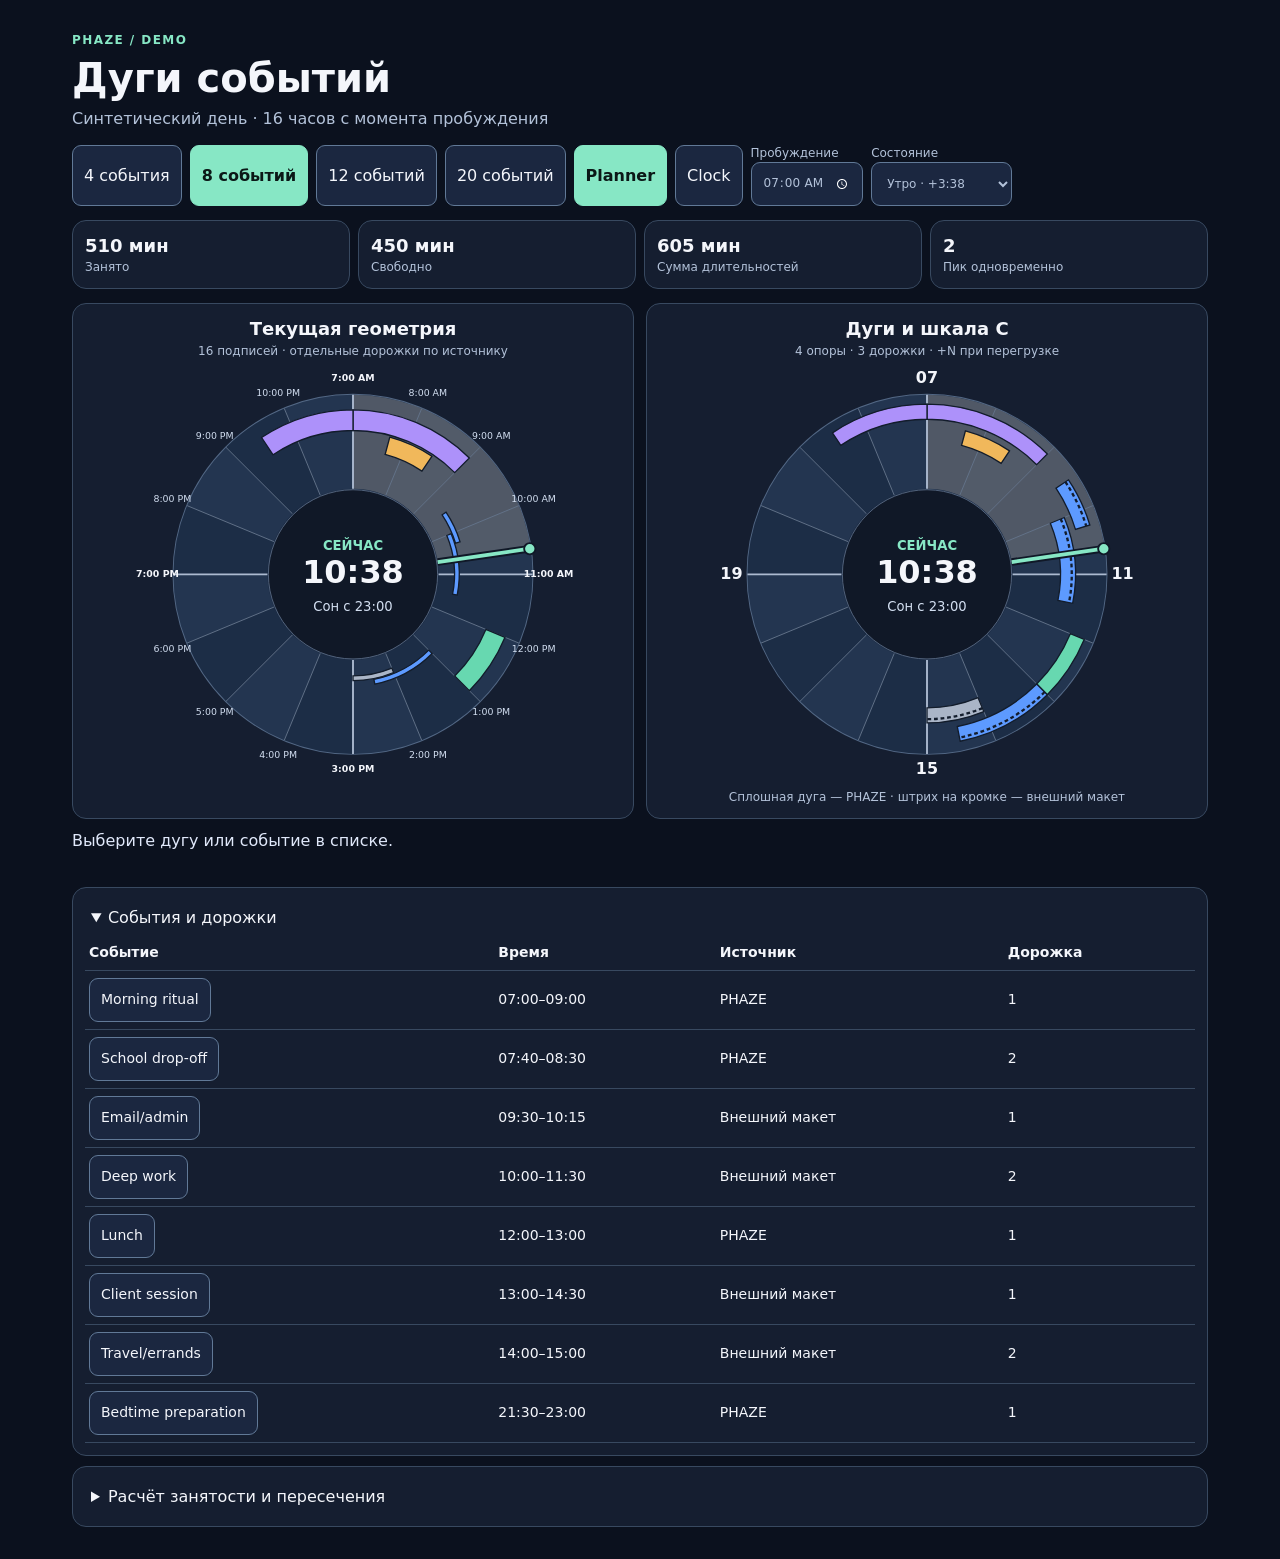
==== experiments/scale-c-event-lanes/index.html @ e6a998b3 "Prototype scale C and radial event lanes in isolation" ====
<!doctype html>
<html lang="ru"><meta charset="utf-8"><meta name="viewport" content="width=device-width, initial-scale=1">
<title>PHAZE · Дуги событий</title>
<style>
:root{color-scheme:dark;font:16px/1.45 system-ui,sans-serif;background:#0b111e;color:#f4f6fb;--muted:#b3c2d9;--line:#384960;--mint:#87e7c5}
*{box-sizing:border-box}body{margin:0}main{max-width:1200px;margin:auto;padding:clamp(12px,3vw,32px)}
h1,h2,p{margin:0}h1{font-size:clamp(24px,4vw,40px)}h2{font-size:18px}.meta,.hint,caption{color:var(--muted)}.tag{color:var(--mint);font-size:12px;font-weight:800;letter-spacing:.12em}
.controls,.stats{display:flex;flex-wrap:wrap;gap:8px;margin:14px 0}.controls label{display:grid;font-size:12px;color:var(--muted)}
button,input,select{font:inherit;color:inherit;background:#1b2740;border:1px solid #617997;border-radius:9px;min-height:44px;padding:6px 11px}
button{cursor:pointer}button[aria-pressed=true]{background:var(--mint);color:#0b1817;border-color:var(--mint);font-weight:700}
:focus-visible{outline:3px solid #fbd285;outline-offset:2px}svg [tabindex]:focus-visible{outline:none;stroke:#fff;stroke-width:3}
.stat,.card,details{background:#151e30;border:1px solid var(--line);border-radius:14px;padding:12px}.stat{flex:1 1 125px;color:var(--muted);font-size:12px}.stat strong{display:block;color:#f4f6fb;font-size:18px}
.pair{display:grid;grid-template-columns:repeat(2,minmax(0,1fr));gap:12px}.card{text-align:center;min-width:0}.card svg{display:block;width:100%;max-width:440px;margin:auto;overflow:visible}.card p{font-size:12px;color:var(--muted)}
#detail{min-height:3em;margin:10px 0;color:#e1e9fb}details{margin-top:10px}summary{cursor:pointer;padding:6px}table{width:100%;border-collapse:collapse;text-align:left;font-size:14px}th,td{padding:7px 4px;border-bottom:1px solid var(--line);overflow-wrap:anywhere}td button{min-height:44px;text-align:left}
svg text{font-family:system-ui,sans-serif;text-anchor:middle;dominant-baseline:middle;pointer-events:none;fill:#d3dff1}svg .anchor,svg .time{fill:#f4f6fb;font-weight:800}svg .now-text{fill:var(--mint);font-weight:750}svg .late{fill:#ff9fa8}
svg [role=button]{cursor:pointer}svg .dim{opacity:.32}svg .selected{stroke:#fff;stroke-width:2.5}
.clock .planner-only{display:none}.clock .card svg{max-width:500px}
@media(max-width:580px) and (orientation:portrait){.pair{grid-template-columns:1fr}}
@media(max-height:440px) and (orientation:landscape){.card svg{max-width:310px}}
</style>
<main>
<header><div class="tag">PHAZE / DEMO</div><h1>Дуги событий</h1><p class="meta">Синтетический день · 16 часов с момента пробуждения</p></header>
<div class="controls" aria-label="Настройки демонстрации">
<button type="button" data-density="4">4 события</button><button type="button" data-density="8">8 событий</button><button type="button" data-density="12">12 событий</button><button type="button" data-density="20">20 событий</button>
<button type="button" data-mode="planner">Planner</button><button type="button" data-mode="clock">Clock</button>
<label>Пробуждение<input id="wake" type="time" value="07:00"></label><label>Состояние<select id="phase"><option value="day">Утро · +3:38</option><option value="night">После 16 часов</option></select></label>
</div>
<div class="stats" id="stats"></div>
<div class="pair">
<section class="card"><h2>Текущая геометрия</h2><p>16 подписей · отдельные дорожки по источнику</p><svg id="current" viewBox="-14 -8 468 456" role="group" aria-label="Текущий циферблат"></svg></section>
<section class="card"><h2>Дуги и шкала C</h2><p>4 опоры · 3 дорожки · +N при перегрузке</p><svg id="hybrid" viewBox="-14 -8 468 456" role="group" aria-label="Циферблат с дугами"></svg><p>Сплошная дуга — PHAZE · штрих на кромке — внешний макет</p></section>
</div>
<p id="detail" role="status" aria-live="polite">Выберите дугу или событие в списке.</p>
<details class="planner-only" open><summary>События и дорожки</summary><table><thead><tr><th>Событие</th><th>Время</th><th>Источник</th><th>Дорожка</th></tr></thead><tbody id="events"></tbody></table></details>
<details><summary>Расчёт занятости и пересечения</summary><p id="math"></p></details>
</main>
<script>
const DAY = 960;
const VISIBLE_LANES = 3;
const COLORS = {ritual:'#ad91fa',family:'#f1b85b',work:'#5d9aff',personal:'#67d8b0',rest:'#fa829a',other:'#aab5c7'};
const FIXTURE = [
 [0,120,'Morning ritual','ritual'], [40,90,'School drop-off','family'],
 [150,195,'Email/admin','work',true], [180,270,'Deep work','work',true],
 [300,360,'Lunch','personal'], [360,450,'Client session','work',true],
 [420,480,'Travel/errands','other',true], [870,960,'Bedtime preparation','ritual'],
 [15,155,'Walk','personal'], [45,105,'Morning call','work',true],
 [185,225,'Support','work',true], [430,460,'Pickup','family'],
 [48,72,'Breakfast','rest'], [55,95,'Reading','ritual'],
 [160,215,'Review','work',true], [192,245,'Design','personal'],
 [350,390,'Studio prep','ritual'], [370,410,'Team call','work',true],
 [435,500,'Shopping','family'], [900,950,'Wind-down','rest']
];
function analyze(rows, limit = DAY) {
 const sorted = rows.map(([start,end,title,category,external=false],id) =>
   ({start:Math.max(0,start),end:Math.min(limit,end),title,category,external,id}))
  .filter(e => e.start < e.end)
  .sort((a,b) => a.start-b.start || b.end-a.end || a.id-b.id);
 const laneEnds = [];
 for (const e of sorted) {
  const free = laneEnds.findIndex(end => end <= e.start);
  e.lane = free < 0 ? laneEnds.length : free;
  laneEnds[e.lane] = e.end;
 }
 const points = [...new Set(sorted.flatMap(e => [e.start,e.end]))].sort((a,b)=>a-b);
 const union = [], overflow = [];
 let occupied = 0, peak = 0, overlap = 0;
 for (let i=1;i<points.length;i++) {
  const start = points[i-1], end = points[i];
  const active = sorted.filter(e=>e.start<=start && e.end>start);
  if (!active.length) continue;
  occupied += end-start;
  peak = Math.max(peak,active.length);
  if (active.length>1) overlap += end-start;
  if (union.at(-1)?.[1]===start) union.at(-1)[1]=end;
  else union.push([start,end]);
  const hidden = active.filter(e=>e.lane>=VISIBLE_LANES);
  if (hidden.length) {
   const last = overflow.at(-1);
   if (last?.end===start && last.hidden.length===hidden.length &&
       last.hidden.every((event,index)=>event===hidden[index])) last.end=end;
   else overflow.push({start,end,hidden});
  }
 }
 return {sorted,union,overflow,occupied,peak,overlap,free:limit-occupied,sum:sorted.reduce((n,e)=>n+e.end-e.start,0)};
}
const $ = id => document.getElementById(id);
let density=8, mode='planner', selected=null, wake=420, late=false, model;
const time = minute => {
 const m = (wake+minute)%1440;
 return [Math.floor(m/60),m%60].map(v=>String(v).padStart(2,'0')).join(':');
};
const range = (s,e)=>time(s)+'–'+time(e);
const point = (r,m) => {
 const angle = m/DAY*Math.PI*2-Math.PI/2;
 return [220+r*Math.cos(angle),220+r*Math.sin(angle)].map(v=>Number(v.toFixed(3)));
};
function band(s,e,outer,inner) {
 if(e-s===DAY) return band(s,s+480,outer,inner)+band(s+480,e,outer,inner);
 const big=Number(e-s>480);
 return `M${point(outer,s)} A${outer},${outer} 0 ${big} 1 ${point(outer,e)} L${point(inner,e)} A${inner},${inner} 0 ${big} 0 ${point(inner,s)} Z`;
}
const textAt=(r,m,t,c='',size=13)=>{const [x,y]=point(r,m);return `<text x="${x}" y="${y}" font-size="${size}" class="${c}">${t}</text>`;};
function legacyBands(events) {
 const ends={local:[-1,-1,-1],external:[-1,-1,-1]};
 return events.map(e=>{
  const slots=ends[e.external?'external':'local'];
  const free=slots.findIndex(end=>end<=e.start);
  const lane=free<0?2:free;
  slots[lane]=Math.max(slots[lane],e.end);
  const outer=e.external?119-lane*6:[175,151,130][lane];
  return {e,outer,inner:e.external?outer-5:[153,132,123][lane]};
 });
}
function dial(svg, hybrid) {
 let markup='<circle cx="220" cy="220" r="191" fill="#1b2a42" stroke="#526784" stroke-width="2"/>';
 for(let i=0;i<16;i++) markup+=`<path d="${band(i*60,(i+1)*60,191,91)}" fill="${i%2?'#233550':'#1c2d46'}"/>`;
 markup+=`<path d="${band(0,late?DAY:218,191,91)}" fill="${late?'#883847':'#646a73'}" opacity=".72"/>`;
 for(let i=0;i<16;i++) {
  const [x,y]=point(191,i*60), [x1,y1]=point(91,i*60);
  markup+=`<line x1="${x1}" y1="${y1}" x2="${x}" y2="${y}" stroke="${i%4===0?'#acbad0':'#64748a'}" stroke-width="${i%4===0?2:1}"/>`;
 }
 const lanes=hybrid ? model.sorted.filter(e=>e.lane<VISIBLE_LANES).map(e=>({e,outer:181-e.lane*23,inner:165-e.lane*23})) : legacyBands(model.sorted);
 for(const {e,outer,inner} of lanes){
  const color=COLORS[e.category];
  const interactive=mode==='planner'? `tabindex="0" role="button" data-event="${e.id}" aria-label="${e.title}, ${range(e.start,e.end)}, ${e.external?'внешний макет':'PHAZE'}"`:'';
  markup+=`<path ${interactive} d="${band(e.start,e.end,outer,inner)}" fill="${color}" stroke="#121c2b" stroke-width="1.4"><title>${e.title} · ${range(e.start,e.end)}</title></path>`;
  if(hybrid && e.external && e.end-e.start<DAY) markup+=`<path d="M${point(outer-4,e.start)} A${outer-4},${outer-4} 0 ${Number(e.end-e.start>480)} 1 ${point(outer-4,e.end)}" fill="none" stroke="#131d2d" stroke-width="2.5" stroke-dasharray="4 3" pointer-events="none"/>`;
 }
 if(hybrid) {
  let badgeEnd=-1;
  model.overflow.forEach((segment,i)=>{
   const mid=(segment.start+segment.end)/2;
   const interactive=mode==='planner'?`tabindex="0" role="button" data-overflow="${i}" aria-label="${range(segment.start,segment.end)}, ещё ${segment.hidden.length}: ${segment.hidden.map(e=>e.title).join(', ')}"`:'';
   markup+=`<path ${interactive} d="${band(segment.start,segment.end,110,95)}" fill="#fbd285" stroke="#151e30" stroke-width="1"><title>+${segment.hidden.length}: ${segment.hidden.map(e=>e.title).join(', ')}</title></path>`;
   if(mid>=badgeEnd){
    const [x,y]=point(103,mid);
    markup+=`<g pointer-events="none"><rect x="${x-11}" y="${y-8}" width="22" height="16" rx="5" fill="#101827" stroke="#fbd285"/>${textAt(103,mid,'+'+segment.hidden.length,'',11)}</g>`;
    badgeEnd=mid+39;
   }
  });
 }
 for(let i=0;i<16;i++) {
  if(!hybrid || i%4===0) {
   const value=time(i*60);
   const h=Number(value.slice(0,2));
   const label=hybrid ? (value.endsWith(':00')?value.slice(0,2):value) : `${h%12||12}:${value.slice(3)} ${h<12?'AM':'PM'}`;
   markup+=textAt(208,i*60,label,i%4===0?'anchor':'',hybrid?17:10);
  }
 }
 markup+='<circle cx="220" cy="220" r="90" fill="#101827" stroke="#566780"/>';
 const now=late?DAY:218;
 const [x,y]=point(190,now), [x1,y1]=point(91,now);
 const hand=late?'#ff9fa8':'#87e7c5';
 markup+=`<g pointer-events="none"><line x1="${x1}" y1="${y1}" x2="${x}" y2="${y}" stroke="#101827" stroke-width="8"/><line x1="${x1}" y1="${y1}" x2="${x}" y2="${y}" stroke="${hand}" stroke-width="4"/><circle cx="${x}" cy="${y}" r="6" fill="${hand}" stroke="#101827" stroke-width="2"/></g>`;
 markup+=textAt(30,0,late?'Иди спать':'СЕЙЧАС',late?'late':'now-text',14)+textAt(0,0,time(late?DAY+1:218),'time',34)+textAt(35,480,'Сон с '+time(DAY),'',14);
 svg.innerHTML=markup;
}
function render() {
 const rows=density===4?[FIXTURE[0],FIXTURE[1],FIXTURE[3],FIXTURE[7]]:FIXTURE.slice(0,density);
 model=analyze(rows);
 document.querySelector('main').classList.toggle('clock',mode==='clock');
 document.querySelectorAll('[data-density],[data-mode]').forEach(b=>b.setAttribute('aria-pressed',String(Number(b.dataset.density)===density||b.dataset.mode===mode)));
 $('stats').innerHTML=[['Занято',model.occupied+' мин'],['Свободно',model.free+' мин'],['Сумма длительностей',model.sum+' мин'],['Пик одновременно',model.peak+'']].map(([k,v])=>`<div class="stat"><strong>${v}</strong>${k}</div>`).join('');
 $('math').textContent='Объединение: '+model.union.map(([s,e])=>range(s,e)).join(', ')+`. Занято ${model.occupied} из 960 мин. Пересечения длились ${model.overlap} мин. Избыточный счёт суммы: ${model.sum-model.occupied} мин. Резерв: ${model.overflow.length} интервалов.`;
 $('events').innerHTML=model.sorted.map(e=>`<tr><td><button data-event="${e.id}">${e.title}</button></td><td>${range(e.start,e.end)}</td><td>${e.external?'Внешний макет':'PHAZE'}</td><td>${e.lane+1}${e.lane>=VISIBLE_LANES?' · +N':''}</td></tr>`).join('');
 dial($('current'),false); dial($('hybrid'),true);
 showDetail(null);
}
function showDetail(target) {
 const event=target?.hasAttribute('data-event')?model.sorted.find(e=>e.id===Number(target.dataset.event)):null;
 const overflow=target?.hasAttribute('data-overflow')?model.overflow[Number(target.dataset.overflow)]:null;
 $('detail').textContent=event ? `${event.title} · ${range(event.start,event.end)} · ${event.external?'внешний макет':'PHAZE'} · дорожка ${event.lane+1}`
   : overflow ? `${range(overflow.start,overflow.end)} · ещё ${overflow.hidden.length}: ${overflow.hidden.map(e=>e.title+' ('+range(e.start,e.end)+')').join(', ')}`
   : mode==='clock'?'Серый сектор — прошедшее время. Подробности событий доступны в Planner.':'Выберите дугу или событие в списке.';
 document.querySelectorAll('svg [data-event],svg [data-overflow]').forEach(el=>el.classList.toggle('selected',el===target||Boolean(event&&el.dataset.event===String(event.id))));
}
function select(target){selected=target;showDetail(selected);}
document.querySelector('.controls').addEventListener('click',e=>{
 const button=e.target.closest('button');
 if(!button)return;
 if(button.dataset.density)density=Number(button.dataset.density);
 if(button.dataset.mode)mode=button.dataset.mode;
 selected=null;render();
});
$('wake').addEventListener('change',e=>{
 if(!e.target.value)return;
 const [h,m]=e.target.value.split(':').map(Number);
 wake=h*60+m;selected=null;render();
});
$('phase').addEventListener('change',e=>{late=e.target.value==='night';selected=null;render();});
const match='[data-event],[data-overflow]';
document.querySelector('main').addEventListener('click',e=>{const t=e.target.closest(match);if(t)select(t);});
document.querySelector('main').addEventListener('pointerover',e=>{const t=e.target.closest('svg [data-event],svg [data-overflow]');if(t && e.pointerType==='mouse')showDetail(t);});
document.querySelector('.pair').addEventListener('pointerleave',()=>showDetail(selected));
document.querySelector('.pair').addEventListener('focusin',e=>{if(e.target.matches(match))showDetail(e.target);});
document.querySelector('.pair').addEventListener('keydown',e=>{
 if(e.target.matches(match)&&['Enter',' '].includes(e.key)){e.preventDefault();select(e.target);}
});
render();
</script>
</html>
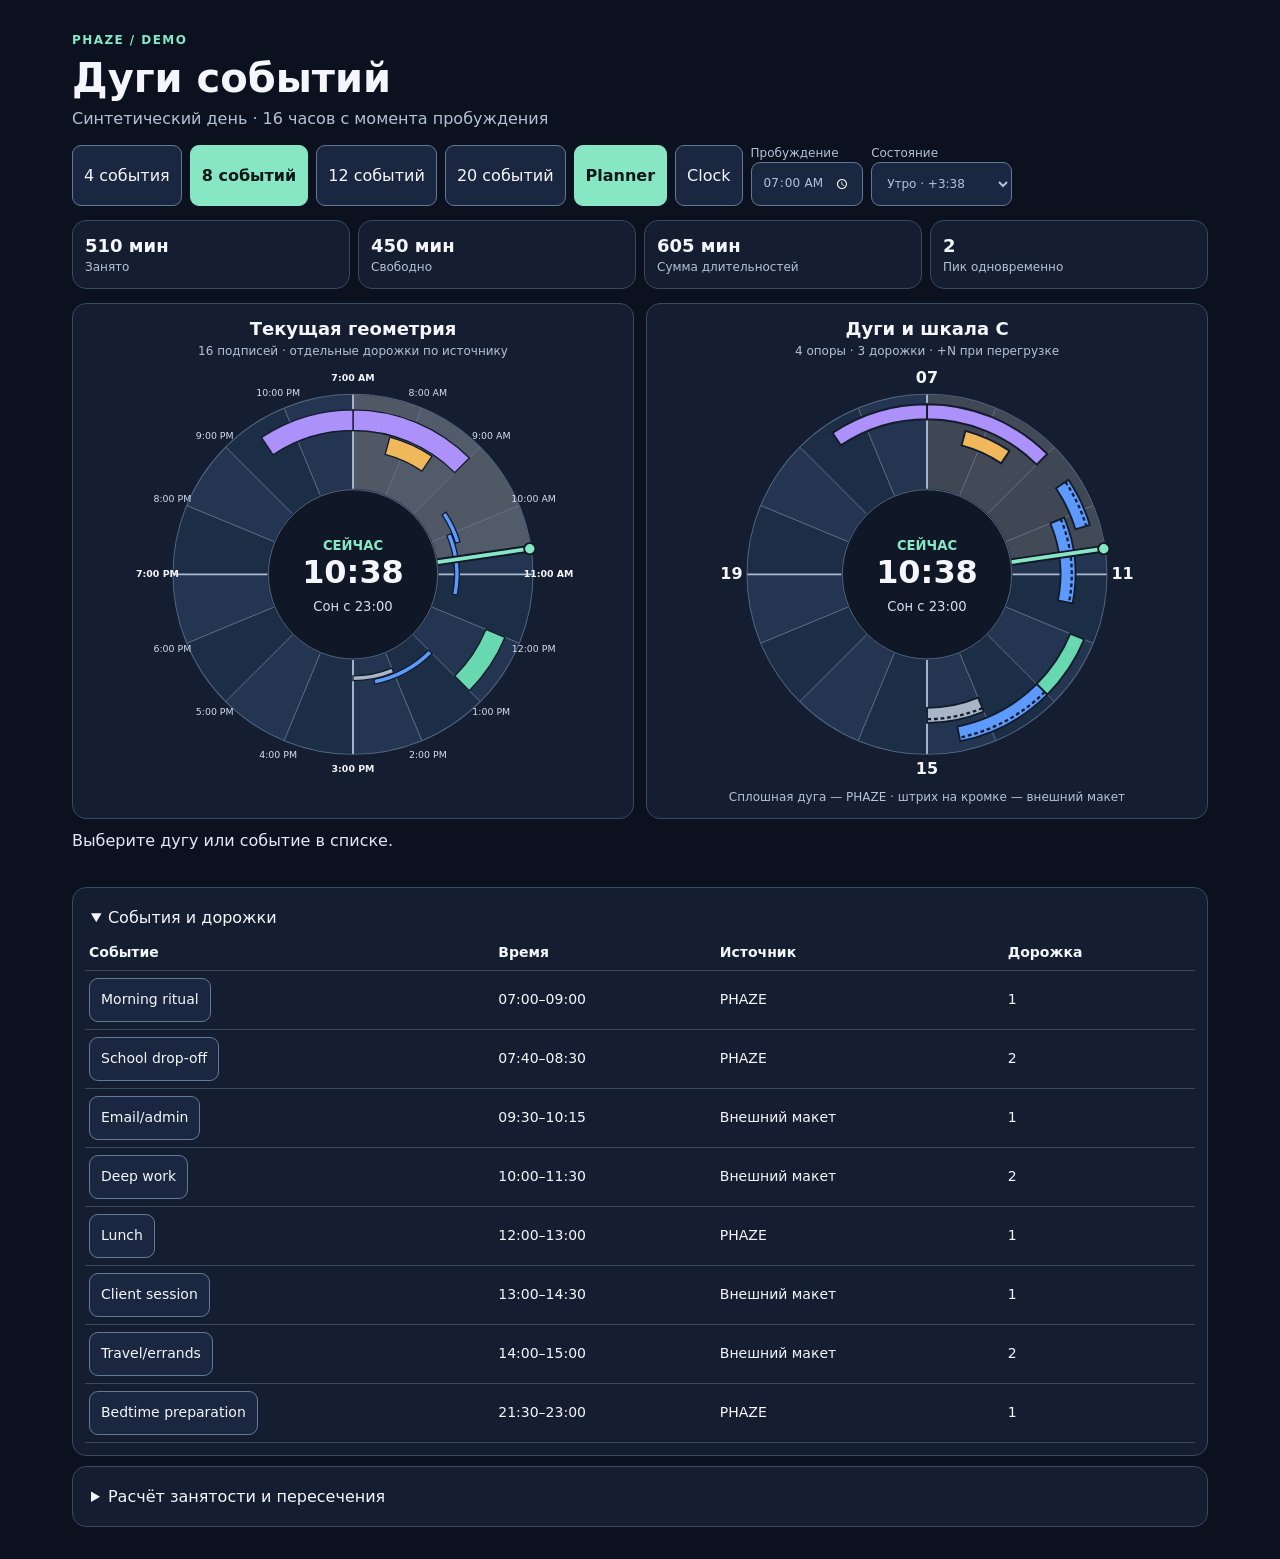
==== commit 0645b153: "Make event lanes preview hostable and expose overflow details" ====
--- a/experiments/scale-c-event-lanes/index.html
+++ b/experiments/scale-c-event-lanes/index.html
@@ -17,6 +17,7 @@
 .clock .planner-only{display:none}.clock .card svg{max-width:500px}
 @media(max-width:580px) and (orientation:portrait){.pair{grid-template-columns:1fr}}
 @media(max-height:440px) and (orientation:landscape){.card svg{max-width:310px}}
+.overflow-list{display:grid;gap:8px;margin-top:8px}.overflow-list button{text-align:left}.overflow-list button[aria-pressed=true]{background:#fbd285;color:#151e30}#overlaps[hidden],.clock #overlaps{display:none}
 </style>
 <main>
 <header><div class="tag">PHAZE / DEMO</div><h1>Дуги событий</h1><p class="meta">Синтетический день · 16 часов с момента пробуждения</p></header>
@@ -25,177 +26,16 @@
 <button type="button" data-mode="planner">Planner</button><button type="button" data-mode="clock">Clock</button>
 <label>Пробуждение<input id="wake" type="time" value="07:00"></label><label>Состояние<select id="phase"><option value="day">Утро · +3:38</option><option value="night">После 16 часов</option></select></label>
 </div>
-<div class="stats" id="stats"></div>
+<div class="stats" id="stats" aria-live="polite"><p>Загружаю демонстрацию…</p></div>
 <div class="pair">
 <section class="card"><h2>Текущая геометрия</h2><p>16 подписей · отдельные дорожки по источнику</p><svg id="current" viewBox="-14 -8 468 456" role="group" aria-label="Текущий циферблат"></svg></section>
 <section class="card"><h2>Дуги и шкала C</h2><p>4 опоры · 3 дорожки · +N при перегрузке</p><svg id="hybrid" viewBox="-14 -8 468 456" role="group" aria-label="Циферблат с дугами"></svg><p>Сплошная дуга — PHAZE · штрих на кромке — внешний макет</p></section>
 </div>
+<details id="overlaps" hidden><summary id="overlap-summary">Пересечения</summary><div id="overlap-list" class="overflow-list"></div></details>
 <p id="detail" role="status" aria-live="polite">Выберите дугу или событие в списке.</p>
 <details class="planner-only" open><summary>События и дорожки</summary><table><thead><tr><th>Событие</th><th>Время</th><th>Источник</th><th>Дорожка</th></tr></thead><tbody id="events"></tbody></table></details>
 <details><summary>Расчёт занятости и пересечения</summary><p id="math"></p></details>
+<noscript>Для интерактивного просмотра включите JavaScript.</noscript>
 </main>
-<script>
-const DAY = 960;
-const VISIBLE_LANES = 3;
-const COLORS = {ritual:'#ad91fa',family:'#f1b85b',work:'#5d9aff',personal:'#67d8b0',rest:'#fa829a',other:'#aab5c7'};
-const FIXTURE = [
- [0,120,'Morning ritual','ritual'], [40,90,'School drop-off','family'],
- [150,195,'Email/admin','work',true], [180,270,'Deep work','work',true],
- [300,360,'Lunch','personal'], [360,450,'Client session','work',true],
- [420,480,'Travel/errands','other',true], [870,960,'Bedtime preparation','ritual'],
- [15,155,'Walk','personal'], [45,105,'Morning call','work',true],
- [185,225,'Support','work',true], [430,460,'Pickup','family'],
- [48,72,'Breakfast','rest'], [55,95,'Reading','ritual'],
- [160,215,'Review','work',true], [192,245,'Design','personal'],
- [350,390,'Studio prep','ritual'], [370,410,'Team call','work',true],
- [435,500,'Shopping','family'], [900,950,'Wind-down','rest']
-];
-function analyze(rows, limit = DAY) {
- const sorted = rows.map(([start,end,title,category,external=false],id) =>
-   ({start:Math.max(0,start),end:Math.min(limit,end),title,category,external,id}))
-  .filter(e => e.start < e.end)
-  .sort((a,b) => a.start-b.start || b.end-a.end || a.id-b.id);
- const laneEnds = [];
- for (const e of sorted) {
-  const free = laneEnds.findIndex(end => end <= e.start);
-  e.lane = free < 0 ? laneEnds.length : free;
-  laneEnds[e.lane] = e.end;
- }
- const points = [...new Set(sorted.flatMap(e => [e.start,e.end]))].sort((a,b)=>a-b);
- const union = [], overflow = [];
- let occupied = 0, peak = 0, overlap = 0;
- for (let i=1;i<points.length;i++) {
-  const start = points[i-1], end = points[i];
-  const active = sorted.filter(e=>e.start<=start && e.end>start);
-  if (!active.length) continue;
-  occupied += end-start;
-  peak = Math.max(peak,active.length);
-  if (active.length>1) overlap += end-start;
-  if (union.at(-1)?.[1]===start) union.at(-1)[1]=end;
-  else union.push([start,end]);
-  const hidden = active.filter(e=>e.lane>=VISIBLE_LANES);
-  if (hidden.length) {
-   const last = overflow.at(-1);
-   if (last?.end===start && last.hidden.length===hidden.length &&
-       last.hidden.every((event,index)=>event===hidden[index])) last.end=end;
-   else overflow.push({start,end,hidden});
-  }
- }
- return {sorted,union,overflow,occupied,peak,overlap,free:limit-occupied,sum:sorted.reduce((n,e)=>n+e.end-e.start,0)};
-}
-const $ = id => document.getElementById(id);
-let density=8, mode='planner', selected=null, wake=420, late=false, model;
-const time = minute => {
- const m = (wake+minute)%1440;
- return [Math.floor(m/60),m%60].map(v=>String(v).padStart(2,'0')).join(':');
-};
-const range = (s,e)=>time(s)+'–'+time(e);
-const point = (r,m) => {
- const angle = m/DAY*Math.PI*2-Math.PI/2;
- return [220+r*Math.cos(angle),220+r*Math.sin(angle)].map(v=>Number(v.toFixed(3)));
-};
-function band(s,e,outer,inner) {
- if(e-s===DAY) return band(s,s+480,outer,inner)+band(s+480,e,outer,inner);
- const big=Number(e-s>480);
- return `M${point(outer,s)} A${outer},${outer} 0 ${big} 1 ${point(outer,e)} L${point(inner,e)} A${inner},${inner} 0 ${big} 0 ${point(inner,s)} Z`;
-}
-const textAt=(r,m,t,c='',size=13)=>{const [x,y]=point(r,m);return `<text x="${x}" y="${y}" font-size="${size}" class="${c}">${t}</text>`;};
-function legacyBands(events) {
- const ends={local:[-1,-1,-1],external:[-1,-1,-1]};
- return events.map(e=>{
-  const slots=ends[e.external?'external':'local'];
-  const free=slots.findIndex(end=>end<=e.start);
-  const lane=free<0?2:free;
-  slots[lane]=Math.max(slots[lane],e.end);
-  const outer=e.external?119-lane*6:[175,151,130][lane];
-  return {e,outer,inner:e.external?outer-5:[153,132,123][lane]};
- });
-}
-function dial(svg, hybrid) {
- let markup='<circle cx="220" cy="220" r="191" fill="#1b2a42" stroke="#526784" stroke-width="2"/>';
- for(let i=0;i<16;i++) markup+=`<path d="${band(i*60,(i+1)*60,191,91)}" fill="${i%2?'#233550':'#1c2d46'}"/>`;
- markup+=`<path d="${band(0,late?DAY:218,191,91)}" fill="${late?'#883847':'#646a73'}" opacity=".72"/>`;
- for(let i=0;i<16;i++) {
-  const [x,y]=point(191,i*60), [x1,y1]=point(91,i*60);
-  markup+=`<line x1="${x1}" y1="${y1}" x2="${x}" y2="${y}" stroke="${i%4===0?'#acbad0':'#64748a'}" stroke-width="${i%4===0?2:1}"/>`;
- }
- const lanes=hybrid ? model.sorted.filter(e=>e.lane<VISIBLE_LANES).map(e=>({e,outer:181-e.lane*23,inner:165-e.lane*23})) : legacyBands(model.sorted);
- for(const {e,outer,inner} of lanes){
-  const color=COLORS[e.category];
-  const interactive=mode==='planner'? `tabindex="0" role="button" data-event="${e.id}" aria-label="${e.title}, ${range(e.start,e.end)}, ${e.external?'внешний макет':'PHAZE'}"`:'';
-  markup+=`<path ${interactive} d="${band(e.start,e.end,outer,inner)}" fill="${color}" stroke="#121c2b" stroke-width="1.4"><title>${e.title} · ${range(e.start,e.end)}</title></path>`;
-  if(hybrid && e.external && e.end-e.start<DAY) markup+=`<path d="M${point(outer-4,e.start)} A${outer-4},${outer-4} 0 ${Number(e.end-e.start>480)} 1 ${point(outer-4,e.end)}" fill="none" stroke="#131d2d" stroke-width="2.5" stroke-dasharray="4 3" pointer-events="none"/>`;
- }
- if(hybrid) {
-  let badgeEnd=-1;
-  model.overflow.forEach((segment,i)=>{
-   const mid=(segment.start+segment.end)/2;
-   const interactive=mode==='planner'?`tabindex="0" role="button" data-overflow="${i}" aria-label="${range(segment.start,segment.end)}, ещё ${segment.hidden.length}: ${segment.hidden.map(e=>e.title).join(', ')}"`:'';
-   markup+=`<path ${interactive} d="${band(segment.start,segment.end,110,95)}" fill="#fbd285" stroke="#151e30" stroke-width="1"><title>+${segment.hidden.length}: ${segment.hidden.map(e=>e.title).join(', ')}</title></path>`;
-   if(mid>=badgeEnd){
-    const [x,y]=point(103,mid);
-    markup+=`<g pointer-events="none"><rect x="${x-11}" y="${y-8}" width="22" height="16" rx="5" fill="#101827" stroke="#fbd285"/>${textAt(103,mid,'+'+segment.hidden.length,'',11)}</g>`;
-    badgeEnd=mid+39;
-   }
-  });
- }
- for(let i=0;i<16;i++) {
-  if(!hybrid || i%4===0) {
-   const value=time(i*60);
-   const h=Number(value.slice(0,2));
-   const label=hybrid ? (value.endsWith(':00')?value.slice(0,2):value) : `${h%12||12}:${value.slice(3)} ${h<12?'AM':'PM'}`;
-   markup+=textAt(208,i*60,label,i%4===0?'anchor':'',hybrid?17:10);
-  }
- }
- markup+='<circle cx="220" cy="220" r="90" fill="#101827" stroke="#566780"/>';
- const now=late?DAY:218;
- const [x,y]=point(190,now), [x1,y1]=point(91,now);
- const hand=late?'#ff9fa8':'#87e7c5';
- markup+=`<g pointer-events="none"><line x1="${x1}" y1="${y1}" x2="${x}" y2="${y}" stroke="#101827" stroke-width="8"/><line x1="${x1}" y1="${y1}" x2="${x}" y2="${y}" stroke="${hand}" stroke-width="4"/><circle cx="${x}" cy="${y}" r="6" fill="${hand}" stroke="#101827" stroke-width="2"/></g>`;
- markup+=textAt(30,0,late?'Иди спать':'СЕЙЧАС',late?'late':'now-text',14)+textAt(0,0,time(late?DAY+1:218),'time',34)+textAt(35,480,'Сон с '+time(DAY),'',14);
- svg.innerHTML=markup;
-}
-function render() {
- const rows=density===4?[FIXTURE[0],FIXTURE[1],FIXTURE[3],FIXTURE[7]]:FIXTURE.slice(0,density);
- model=analyze(rows);
- document.querySelector('main').classList.toggle('clock',mode==='clock');
- document.querySelectorAll('[data-density],[data-mode]').forEach(b=>b.setAttribute('aria-pressed',String(Number(b.dataset.density)===density||b.dataset.mode===mode)));
- $('stats').innerHTML=[['Занято',model.occupied+' мин'],['Свободно',model.free+' мин'],['Сумма длительностей',model.sum+' мин'],['Пик одновременно',model.peak+'']].map(([k,v])=>`<div class="stat"><strong>${v}</strong>${k}</div>`).join('');
- $('math').textContent='Объединение: '+model.union.map(([s,e])=>range(s,e)).join(', ')+`. Занято ${model.occupied} из 960 мин. Пересечения длились ${model.overlap} мин. Избыточный счёт суммы: ${model.sum-model.occupied} мин. Резерв: ${model.overflow.length} интервалов.`;
- $('events').innerHTML=model.sorted.map(e=>`<tr><td><button data-event="${e.id}">${e.title}</button></td><td>${range(e.start,e.end)}</td><td>${e.external?'Внешний макет':'PHAZE'}</td><td>${e.lane+1}${e.lane>=VISIBLE_LANES?' · +N':''}</td></tr>`).join('');
- dial($('current'),false); dial($('hybrid'),true);
- showDetail(null);
-}
-function showDetail(target) {
- const event=target?.hasAttribute('data-event')?model.sorted.find(e=>e.id===Number(target.dataset.event)):null;
- const overflow=target?.hasAttribute('data-overflow')?model.overflow[Number(target.dataset.overflow)]:null;
- $('detail').textContent=event ? `${event.title} · ${range(event.start,event.end)} · ${event.external?'внешний макет':'PHAZE'} · дорожка ${event.lane+1}`
-   : overflow ? `${range(overflow.start,overflow.end)} · ещё ${overflow.hidden.length}: ${overflow.hidden.map(e=>e.title+' ('+range(e.start,e.end)+')').join(', ')}`
-   : mode==='clock'?'Серый сектор — прошедшее время. Подробности событий доступны в Planner.':'Выберите дугу или событие в списке.';
- document.querySelectorAll('svg [data-event],svg [data-overflow]').forEach(el=>el.classList.toggle('selected',el===target||Boolean(event&&el.dataset.event===String(event.id))));
-}
-function select(target){selected=target;showDetail(selected);}
-document.querySelector('.controls').addEventListener('click',e=>{
- const button=e.target.closest('button');
- if(!button)return;
- if(button.dataset.density)density=Number(button.dataset.density);
- if(button.dataset.mode)mode=button.dataset.mode;
- selected=null;render();
-});
-$('wake').addEventListener('change',e=>{
- if(!e.target.value)return;
- const [h,m]=e.target.value.split(':').map(Number);
- wake=h*60+m;selected=null;render();
-});
-$('phase').addEventListener('change',e=>{late=e.target.value==='night';selected=null;render();});
-const match='[data-event],[data-overflow]';
-document.querySelector('main').addEventListener('click',e=>{const t=e.target.closest(match);if(t)select(t);});
-document.querySelector('main').addEventListener('pointerover',e=>{const t=e.target.closest('svg [data-event],svg [data-overflow]');if(t && e.pointerType==='mouse')showDetail(t);});
-document.querySelector('.pair').addEventListener('pointerleave',()=>showDetail(selected));
-document.querySelector('.pair').addEventListener('focusin',e=>{if(e.target.matches(match))showDetail(e.target);});
-document.querySelector('.pair').addEventListener('keydown',e=>{
- if(e.target.matches(match)&&['Enter',' '].includes(e.key)){e.preventDefault();select(e.target);}
-});
-render();
-</script>
+<script src="demo.js" defer></script>
 </html>
